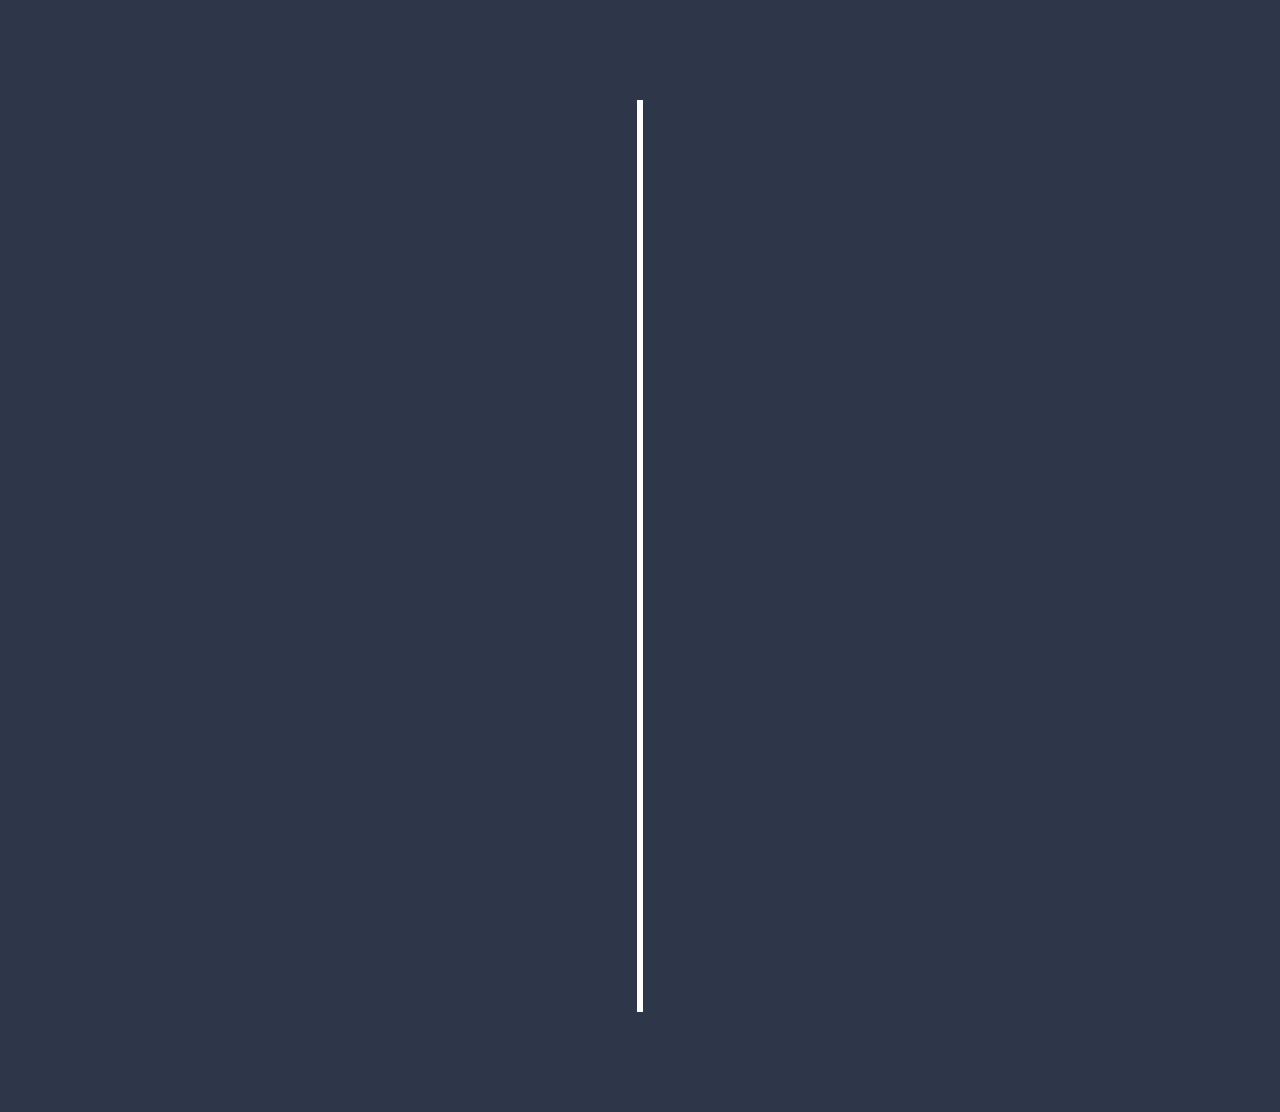
==== index.html @ 7c321d5d "first commit" ====
<!DOCTYPE html>
<html lang="en">

<head>
    <meta charset="UTF-8">
    <meta http-equiv="X-UA-Compatible" content="IE=edge">
    <meta name="viewport" content="width=device-width, initial-scale=1.0">
    <title>Timeline</title>
    <link rel="stylesheet" href="style.css">
</head>

<body>

    <div class="timeline">

        <!-- 1 -->
        <div class="container left-container">
            <img src="images/google.png" alt="google">
            <div class="text-box">
                <h2>Alphabet Inc</h2>
                <small>2018-2019</small>
                <p>Lorem ipsum dolor sit amet consectetur, adipisicing elit. Velit ab a, aut numquam eveniet totam nobis
                    labore praesentium quibusdam adipisci.</p>
                <span class="left-container-arrow"></span>
            </div>
        </div>

        <!-- 2 -->
        <div class="container right-container">
            <img src="images/amazon.png" alt="Amazon">
            <div class="text-box">
                <h2>Amazon Inc</h2>
                <small>2019-2020</small>
                <p>Lorem ipsum dolor sit amet consectetur, adipisicing elit. Velit ab a, aut numquam eveniet totam nobis
                    labore praesentium quibusdam adipisci.</p>
                <span class="right-container-arrow"></span>

            </div>
        </div>

        <!-- 3 -->
        <div class="container left-container">
            <img src="images/tesla.png" alt="Tesla">
            <div class="text-box">
                <h2>Tesla Inc</h2>
                <small>2020-2021</small>
                <p>Lorem ipsum dolor sit amet consectetur, adipisicing elit. Velit ab a, aut numquam eveniet totam nobis
                    labore praesentium quibusdam adipisci.</p>
                <span class="left-container-arrow"></span>
            </div>
        </div>

        <!-- 4 -->
        <div class="container right-container">
            <img src="images/toyota.png" alt="Toyota">
            <div class="text-box">
                <h2>Toyota</h2>
                <small>2021-2022 </small>
                <p>Lorem ipsum dolor sit amet consectetur, adipisicing elit. Velit ab a, aut numquam eveniet totam nobis
                    labore praesentium quibusdam adipisci.</p>
                <span class="right-container-arrow"></span>
            </div>
        </div>
        <!-- 5 -->
        <div class="container left-container">
            <img src="images/Flipkart.png" alt="Flipkart">
            <div class="text-box">
                <h2>Flipkart Inc</h2>
                <small>2020-2021</small>
                <p>Lorem ipsum dolor sit amet consectetur, adipisicing elit. Velit ab a, aut numquam eveniet totam nobis
                    labore praesentium quibusdam adipisci.</p>
                <span class="left-container-arrow"></span>
            </div>
        </div>

        <!-- 6 -->
        <div class="container right-container">
            <img src="images/Youtube.png" alt="Youtube">
            <div class="text-box">
                <h2>Youtube</h2>
                <small>2021-2022 </small>
                <p>Lorem ipsum dolor sit amet consectetur, adipisicing elit. Velit ab a, aut numquam eveniet totam nobis
                    labore praesentium quibusdam adipisci.</p>
                <span class="right-container-arrow"></span>
            </div>
        </div>

    </div>
</body>

</html>
---- style.css ----
* {
    margin: 0;
    padding: 0;
    box-sizing: border-box;
}

body {
    background: #2e364a;
}

.timeline {
    position: relative;
    max-width: 1200px;
    margin: 100px auto;
}

.container {
    position: relative;
    padding: 10px 50px;
    width: 50%;
    animation: movedown 1s linear forwards;
    opacity: 0;
}

@keyframes movedown {
    0% {
        opacity: 1;
        transform: translateY(-30px);
    }

    100% {
        opacity: 1;
        transform: translateY(0px);

    }
}

.container:nth-child(1) {
    animation-delay: 0s;
}

.container:nth-child(2) {
    animation-delay: 1s;
}

.container:nth-child(3) {
    animation-delay: 2s;
}

.container:nth-child(4) {
    animation-delay: 3s;
}

.container:nth-child(5) {
    animation-delay: 4s;
}

.container:nth-child(6) {
    animation-delay: 5s;
}

.text-box {
    position: relative;
    padding: 20px 30px;
    background: #fff;
    border-radius: 6px;
    font-size: 15px;
}

.left-container {
    left: 0;
}

.right-container {
    left: 50%;
}

.container img {
    position: absolute;
    width: 40px;
    border-radius: 50%;
    right: -20px;
    top: 32px;
    z-index: 10;

}


.right-container img {
    left: -20px;
}

.timeline::after {
    content: '';
    position: absolute;
    width: 6px;
    height: 100%;
    background: #fff;
    top: 0;
    left: 50%;
    margin-left: -3px;
    z-index: -1;
    animation: moveline 6s linear forwards;
}

@keyframes moveline {
    0% {
        height: 0;
    }

    100% {
        height: 100%;
    }
}

.text-box h2 {
    font-weight: 600;
}

.text-box small {
    display: inline-block;
    margin-bottom: 15px;
}

.left-container-arrow {
    height: 0;
    width: 0;
    position: absolute;
    top: 28px;
    z-index: 1;
    border-top: 15px solid #fff;
    border-bottom: 15px solid #fff;
    border-left: 15px solid #fff;
    border-right: 15px solid transparent;
    padding: 35px;
    right: -205px;
    border-radius: 30%;
}

/* .left-container-arrow {
    height: 0;
    width: 0;
    position: absolute;
    top: 28px;
    z-index: 1;
    border-top: 15px solid transparent;
    border-bottom: 15px solid transparent;
    border-left: 15px solid #fff;
    right: -15px;
} */

.right-container-arrow {
    height: 0;
    width: 0;
    position: absolute;
    top: 28px;
    z-index: 1;
    border-top: 15px solid transparent;
    border-bottom: 15px solid transparent;
    border-right: 15px solid #fff;
    left: -15px;
}

@media (max-width: 600px) {
    .timeline {
        margin: 50px auto;
    }

    .timeline::after {
        left: 31px;
    }

    .container {
        width: 100%;
        padding-left: 80px;
        padding-right: 25px;
    }

    .text-box {
        font-size: 13px;
    }

    .text-box small {
        margin-bottom: 10px;
    }

    .right-container {
        left: 0;
    }

    .left-container img,
    .right-container img {
        left: 10px;
    }

    .left-container-arrow,
    .right-container-arrow {
        border-right: 15px solid #fff;
        border-left: 0;
        left: -15px;
    }
}
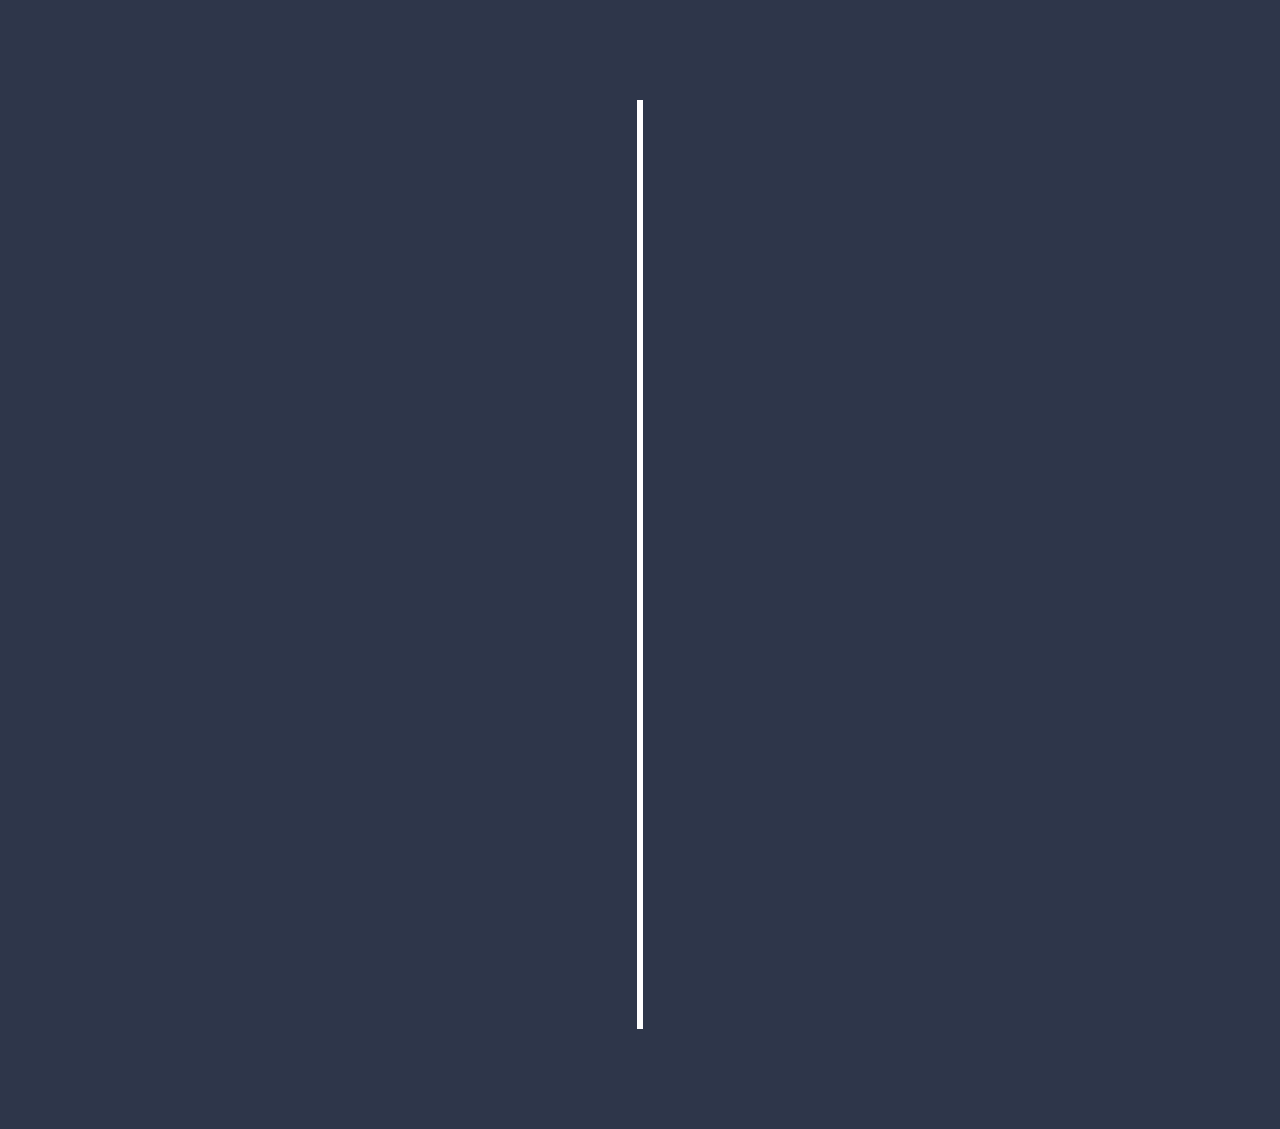
==== commit 5e89cd8d: "modelo base" ====
--- a/index.html
+++ b/index.html
@@ -6,7 +6,7 @@
     <meta http-equiv="X-UA-Compatible" content="IE=edge">
     <meta name="viewport" content="width=device-width, initial-scale=1.0">
     <title>Timeline</title>
-    <link rel="stylesheet" href="style.css">
+    <link rel="stylesheet" href="index.css">
 </head>
 
 <body>
@@ -17,7 +17,8 @@
         <div class="container left-container">
             <img src="images/google.png" alt="google">
             <div class="text-box">
-                <h2>Alphabet Inc</h2>
+                <a href="design.html" class="text-box">DISEÑOS</a>
+                <h2>DISEÑOS</h2>
                 <small>2018-2019</small>
                 <p>Lorem ipsum dolor sit amet consectetur, adipisicing elit. Velit ab a, aut numquam eveniet totam nobis
                     labore praesentium quibusdam adipisci.</p>
@@ -29,7 +30,7 @@
         <div class="container right-container">
             <img src="images/amazon.png" alt="Amazon">
             <div class="text-box">
-                <h2>Amazon Inc</h2>
+                <h2>REDES SOCIALES</h2>
                 <small>2019-2020</small>
                 <p>Lorem ipsum dolor sit amet consectetur, adipisicing elit. Velit ab a, aut numquam eveniet totam nobis
                     labore praesentium quibusdam adipisci.</p>
@@ -40,21 +41,25 @@
 
         <!-- 3 -->
         <div class="container left-container">
+
+
             <img src="images/tesla.png" alt="Tesla">
             <div class="text-box">
-                <h2>Tesla Inc</h2>
+                <h2>EDICION DE VIDEOS Y FOTOS</h2>
                 <small>2020-2021</small>
-                <p>Lorem ipsum dolor sit amet consectetur, adipisicing elit. Velit ab a, aut numquam eveniet totam nobis
+                <p>Lorem ipsum dolor sit amet consectetur, adipisicing elit. Velit ab a, aut numquam eveniet totam
+                    nobis
                     labore praesentium quibusdam adipisci.</p>
                 <span class="left-container-arrow"></span>
             </div>
+            </a>
         </div>
 
         <!-- 4 -->
         <div class="container right-container">
             <img src="images/toyota.png" alt="Toyota">
             <div class="text-box">
-                <h2>Toyota</h2>
+                <h2>PAUTA PUBLICITARIA</h2>
                 <small>2021-2022 </small>
                 <p>Lorem ipsum dolor sit amet consectetur, adipisicing elit. Velit ab a, aut numquam eveniet totam nobis
                     labore praesentium quibusdam adipisci.</p>
@@ -65,7 +70,7 @@
         <div class="container left-container">
             <img src="images/Flipkart.png" alt="Flipkart">
             <div class="text-box">
-                <h2>Flipkart Inc</h2>
+                <h2>FALTA UNA MAS</h2>
                 <small>2020-2021</small>
                 <p>Lorem ipsum dolor sit amet consectetur, adipisicing elit. Velit ab a, aut numquam eveniet totam nobis
                     labore praesentium quibusdam adipisci.</p>
@@ -77,7 +82,7 @@
         <div class="container right-container">
             <img src="images/Youtube.png" alt="Youtube">
             <div class="text-box">
-                <h2>Youtube</h2>
+                <h2>PUTO EL QUE LEE</h2>
                 <small>2021-2022 </small>
                 <p>Lorem ipsum dolor sit amet consectetur, adipisicing elit. Velit ab a, aut numquam eveniet totam nobis
                     labore praesentium quibusdam adipisci.</p>
--- a/index.css
+++ b/index.css
@@ -0,0 +1,188 @@
+* {
+    margin: 0;
+    padding: 0;
+    box-sizing: border-box;
+}
+
+body {
+    background: #2e364a;
+}
+
+.timeline {
+    position: relative;
+    max-width: 1200px;
+    margin: 100px auto;
+}
+
+.container {
+    position: relative;
+    padding: 10px 50px;
+    width: 50%;
+    animation: movedown 1s linear forwards;
+    opacity: 0;
+}
+
+@keyframes movedown {
+    0% {
+        opacity: 1;
+        transform: translateY(-30px);
+    }
+
+    100% {
+        opacity: 1;
+        transform: translateY(0px);
+
+    }
+}
+
+.container:nth-child(1) {
+    animation-delay: 0s;
+}
+
+.container:nth-child(2) {
+    animation-delay: 1s;
+}
+
+.container:nth-child(3) {
+    animation-delay: 2s;
+}
+
+.container:nth-child(4) {
+    animation-delay: 3s;
+}
+
+.container:nth-child(5) {
+    animation-delay: 4s;
+}
+
+.container:nth-child(6) {
+    animation-delay: 5s;
+}
+
+.text-box {
+    position: relative;
+    padding: 20px 30px;
+    background: #fff;
+    border-radius: 6px;
+    font-size: 15px;
+}
+
+.left-container {
+    left: 0;
+}
+
+.right-container {
+    left: 50%;
+}
+
+.container img {
+    position: absolute;
+    width: 40px;
+    border-radius: 50%;
+    right: -20px;
+    top: 32px;
+    z-index: 10;
+
+}
+
+
+.right-container img {
+    left: -20px;
+}
+
+.timeline::after {
+    content: '';
+    position: absolute;
+    width: 6px;
+    height: 100%;
+    background: #fff;
+    top: 0;
+    left: 50%;
+    margin-left: -3px;
+    z-index: -1;
+    animation: moveline 6s linear forwards;
+}
+
+@keyframes moveline {
+    0% {
+        height: 0;
+    }
+
+    100% {
+        height: 100%;
+    }
+}
+
+.text-box h2 {
+    font-weight: 600;
+}
+
+.text-box small {
+    display: inline-block;
+    margin-bottom: 15px;
+}
+
+
+.left-container-arrow {
+    height: 0;
+    width: 0;
+    position: absolute;
+    top: 28px;
+    z-index: 1;
+    border-top: 15px solid transparent;
+    border-bottom: 15px solid transparent;
+    border-left: 15px solid #fff;
+    right: -15px;
+}
+
+.right-container-arrow {
+    height: 0;
+    width: 0;
+    position: absolute;
+    top: 28px;
+    z-index: 1;
+    border-top: 15px solid transparent;
+    border-bottom: 15px solid transparent;
+    border-right: 15px solid #fff;
+    left: -15px;
+}
+
+@media (max-width: 600px) {
+    .timeline {
+        margin: 50px auto;
+    }
+
+    .timeline::after {
+        left: 31px;
+    }
+
+    .container {
+        width: 100%;
+        padding-left: 80px;
+        padding-right: 25px;
+    }
+
+    .text-box {
+        font-size: 13px;
+    }
+
+    .text-box small {
+        margin-bottom: 10px;
+    }
+
+    .right-container {
+        left: 0;
+    }
+
+    .left-container img,
+    .right-container img {
+        left: 10px;
+    }
+
+    .left-container-arrow,
+    .right-container-arrow {
+        border-right: 15px solid #fff;
+        border-left: 0;
+        left: -15px;
+    }
+}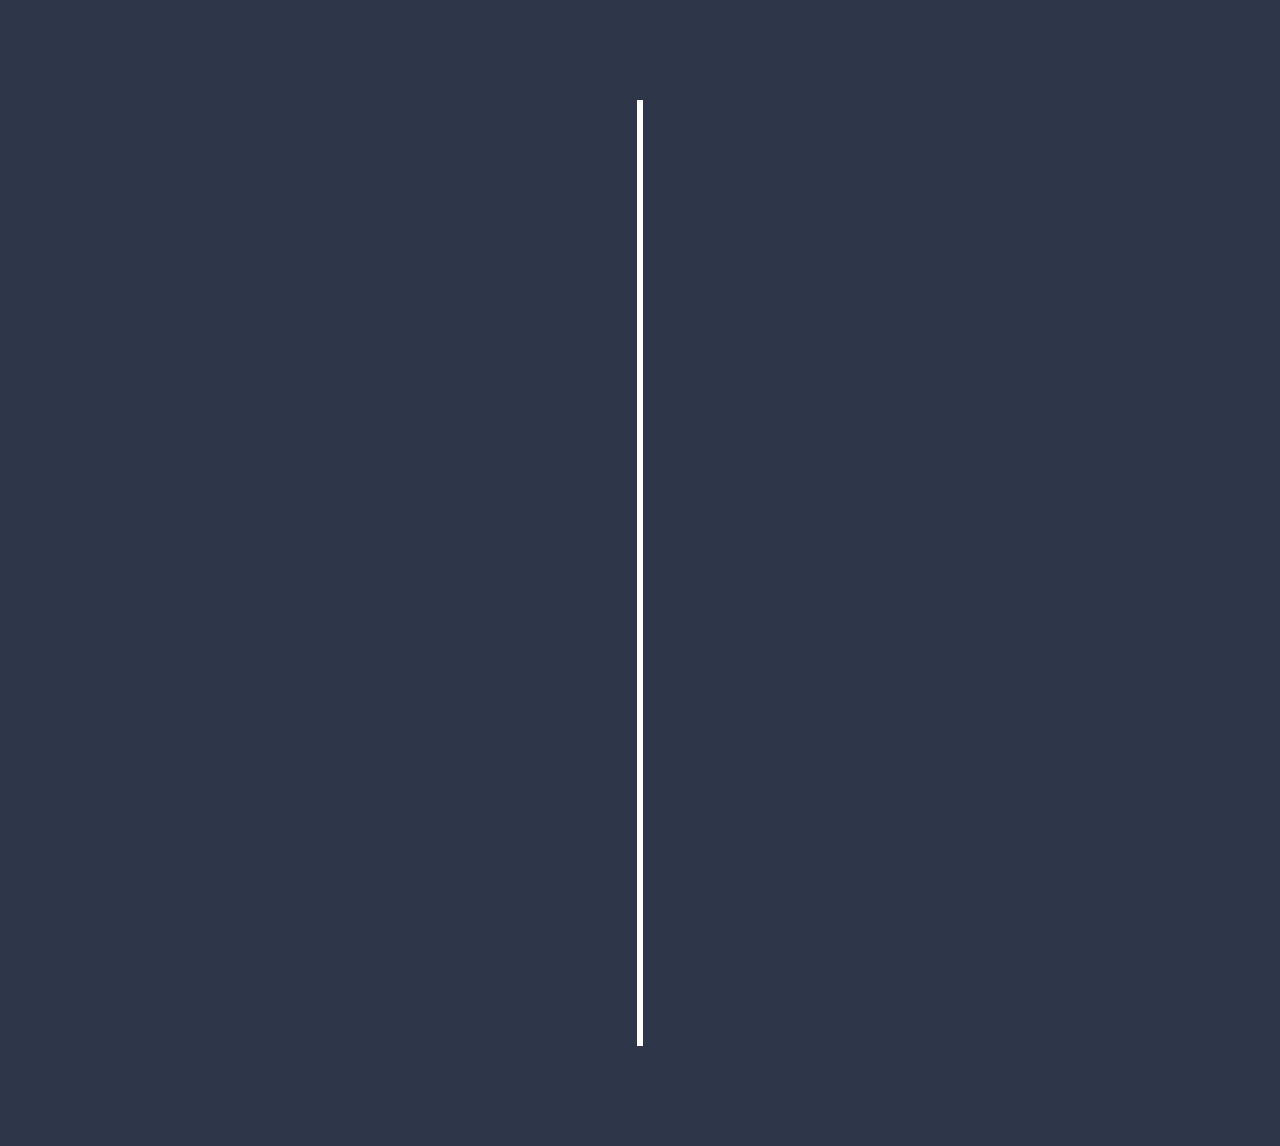
==== commit a00c7c5a: "modelo 2" ====
--- a/index.html
+++ b/index.html
@@ -30,6 +30,8 @@
         <div class="container right-container">
             <img src="images/amazon.png" alt="Amazon">
             <div class="text-box">
+                <a href="design.html" class="text-box">REDES SOCIALES PERRO</a>
+
                 <h2>REDES SOCIALES</h2>
                 <small>2019-2020</small>
                 <p>Lorem ipsum dolor sit amet consectetur, adipisicing elit. Velit ab a, aut numquam eveniet totam nobis
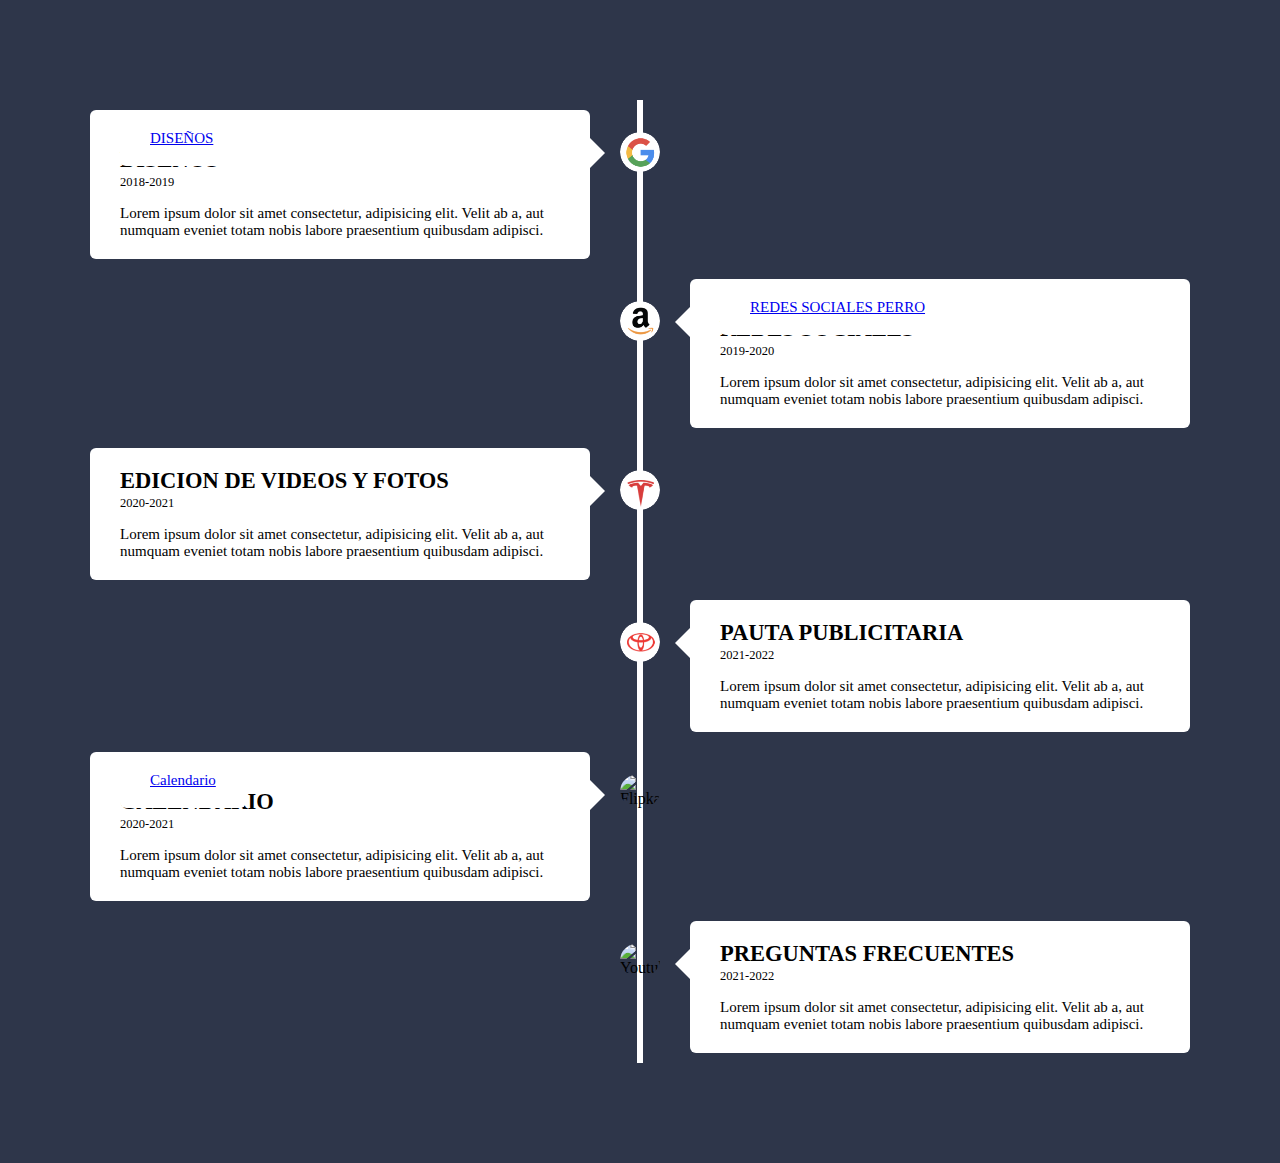
==== commit a4457334: "calendar" ====
--- a/index.html
+++ b/index.html
@@ -72,9 +72,13 @@
         <div class="container left-container">
             <img src="images/Flipkart.png" alt="Flipkart">
             <div class="text-box">
-                <h2>FALTA UNA MAS</h2>
+
+                <a href="calendar.html" class="text-box">Calendario</a>
+
+                <h2>CALENDARIO</h2>
                 <small>2020-2021</small>
-                <p>Lorem ipsum dolor sit amet consectetur, adipisicing elit. Velit ab a, aut numquam eveniet totam nobis
+                <p>Lorem ipsum dolor sit amet consectetur, adipisicing elit. Velit ab a, aut numquam eveniet totam
+                    nobis
                     labore praesentium quibusdam adipisci.</p>
                 <span class="left-container-arrow"></span>
             </div>
@@ -84,7 +88,7 @@
         <div class="container right-container">
             <img src="images/Youtube.png" alt="Youtube">
             <div class="text-box">
-                <h2>PUTO EL QUE LEE</h2>
+                <h2>PREGUNTAS FRECUENTES</h2>
                 <small>2021-2022 </small>
                 <p>Lorem ipsum dolor sit amet consectetur, adipisicing elit. Velit ab a, aut numquam eveniet totam nobis
                     labore praesentium quibusdam adipisci.</p>
--- a/index.css
+++ b/index.css
@@ -18,8 +18,9 @@
     position: relative;
     padding: 10px 50px;
     width: 50%;
-    animation: movedown 1s linear forwards;
-    opacity: 0;
+    /* animation: movedown 1s linear forwards;
+    opacity: 0; */
+    opacity: 1;
 }
 
 @keyframes movedown {
@@ -100,7 +101,7 @@
     left: 50%;
     margin-left: -3px;
     z-index: -1;
-    animation: moveline 6s linear forwards;
+    /* animation: moveline 6s linear forwards; */
 }
 
 @keyframes moveline {
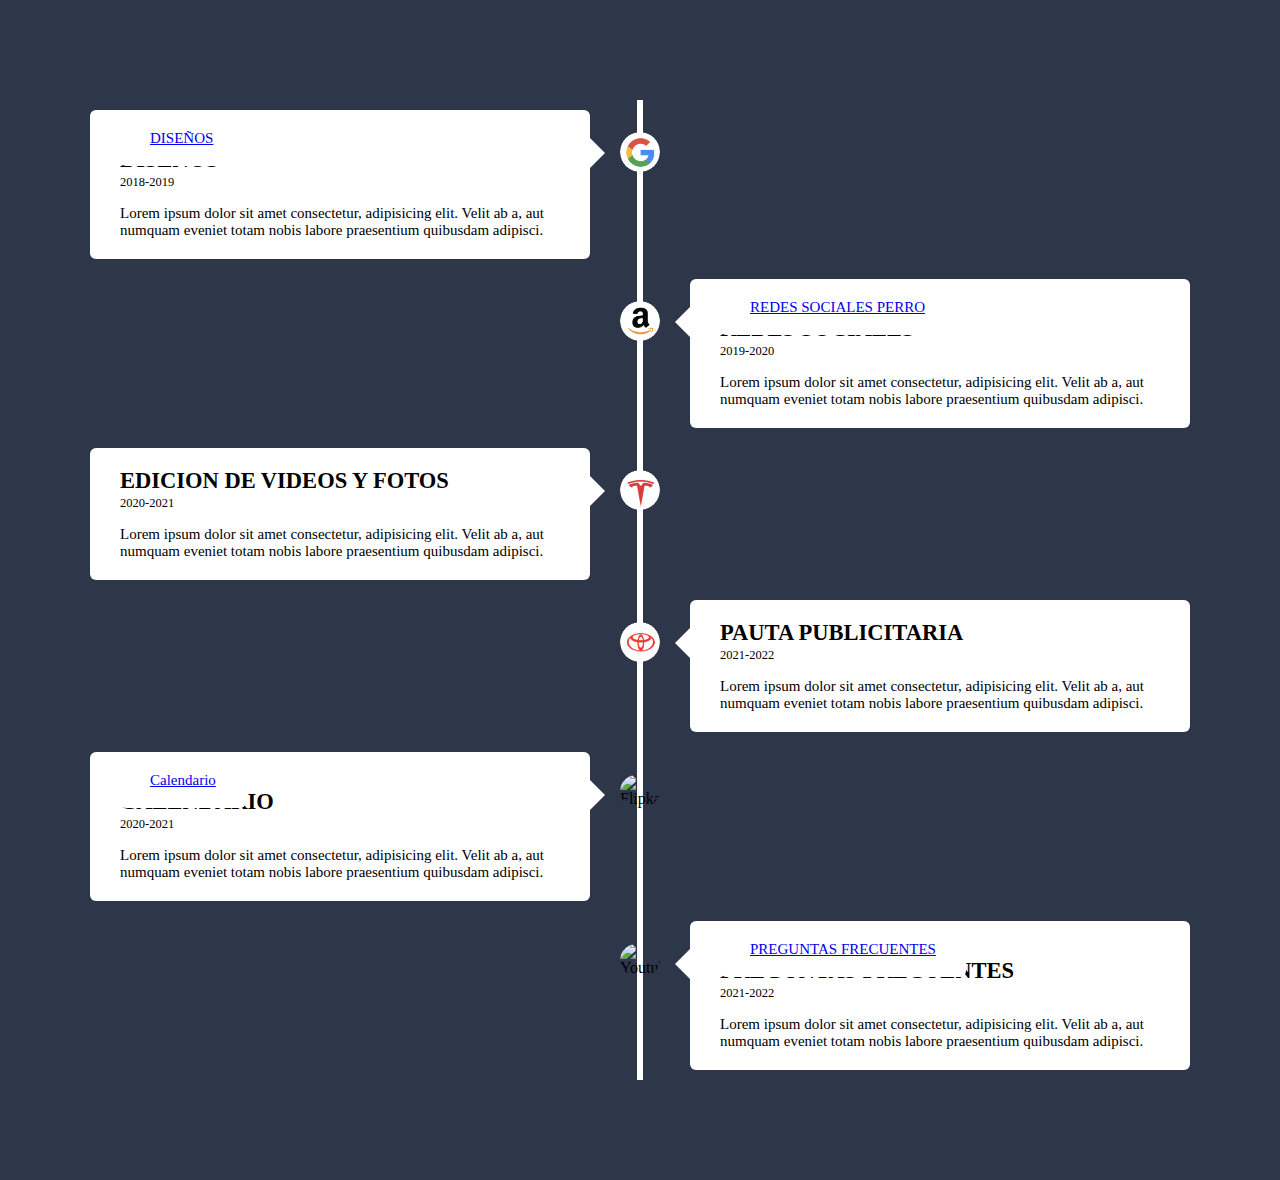
==== commit 0375242b: "preguntas frecuentes" ====
--- a/index.html
+++ b/index.html
@@ -88,6 +88,7 @@
         <div class="container right-container">
             <img src="images/Youtube.png" alt="Youtube">
             <div class="text-box">
+                  <a href="preguntasfrecuentes.html" class="text-box">PREGUNTAS FRECUENTES</a>
                 <h2>PREGUNTAS FRECUENTES</h2>
                 <small>2021-2022 </small>
                 <p>Lorem ipsum dolor sit amet consectetur, adipisicing elit. Velit ab a, aut numquam eveniet totam nobis
